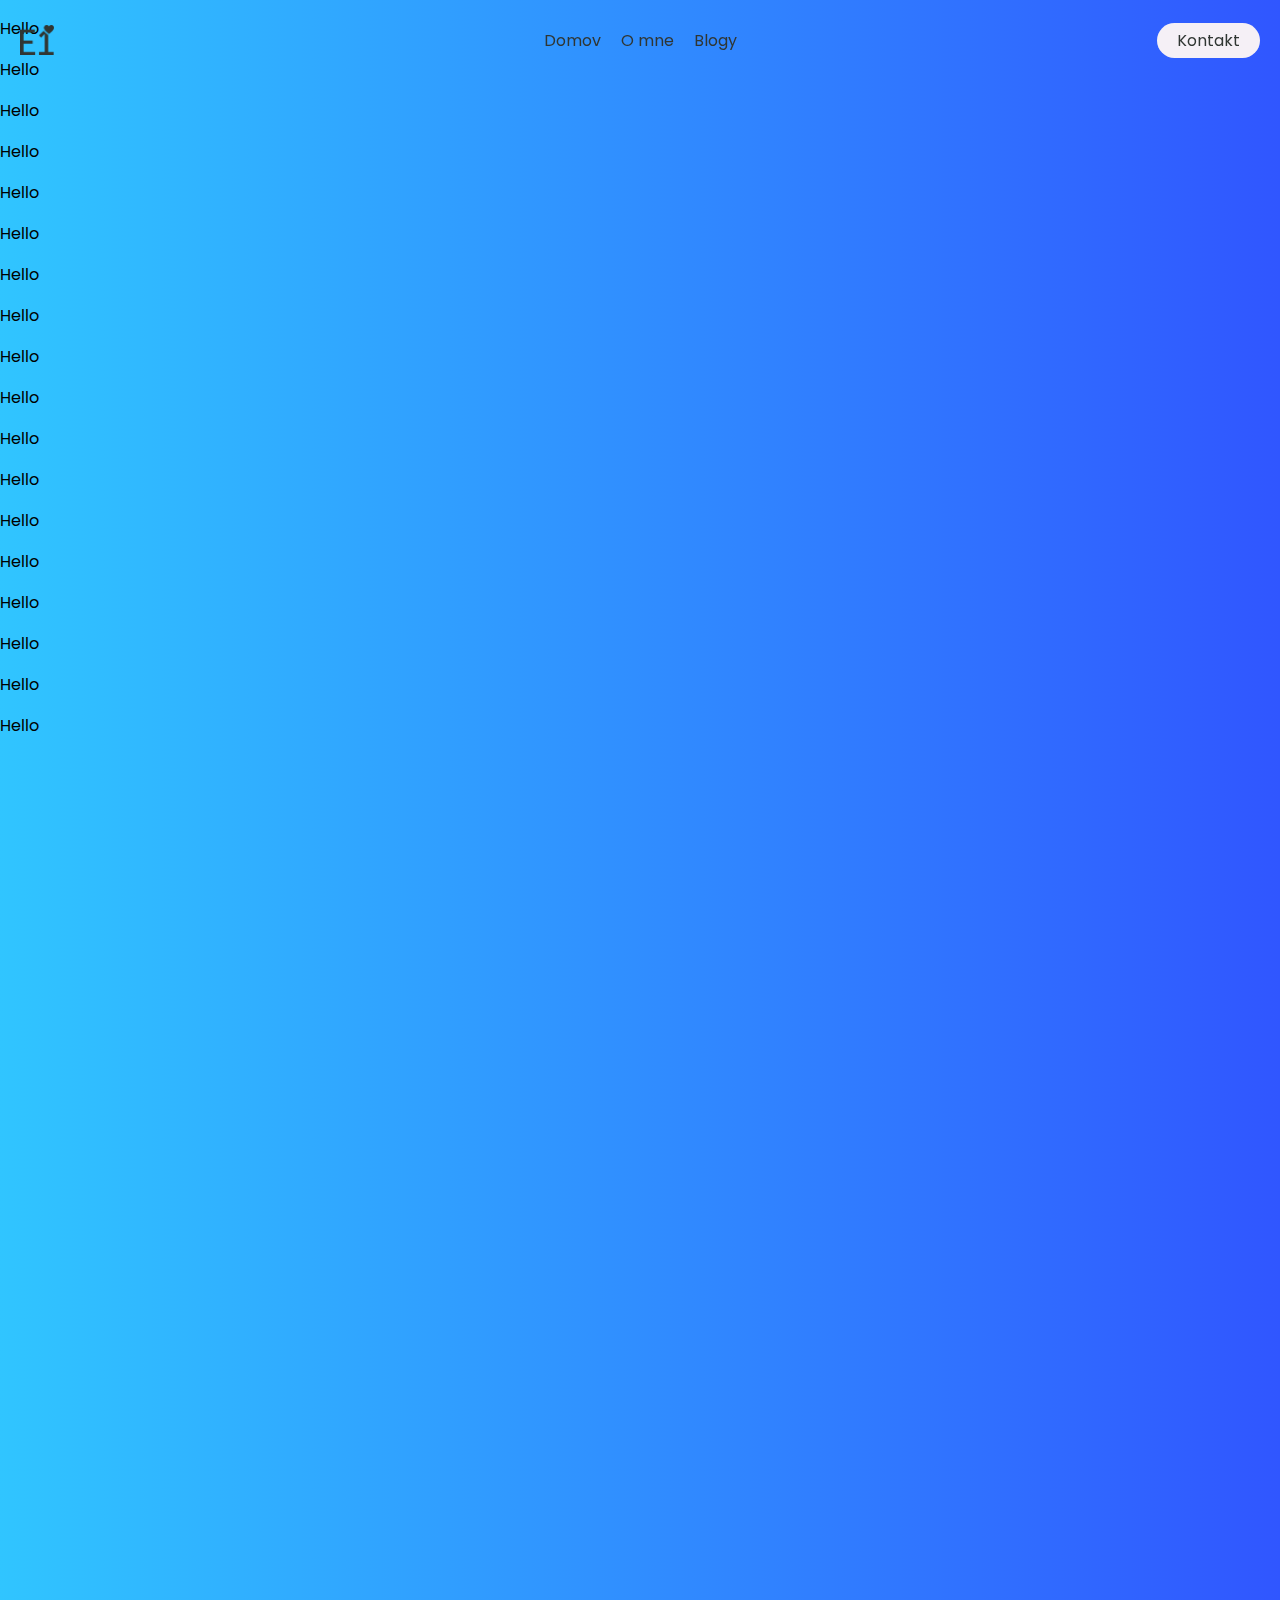
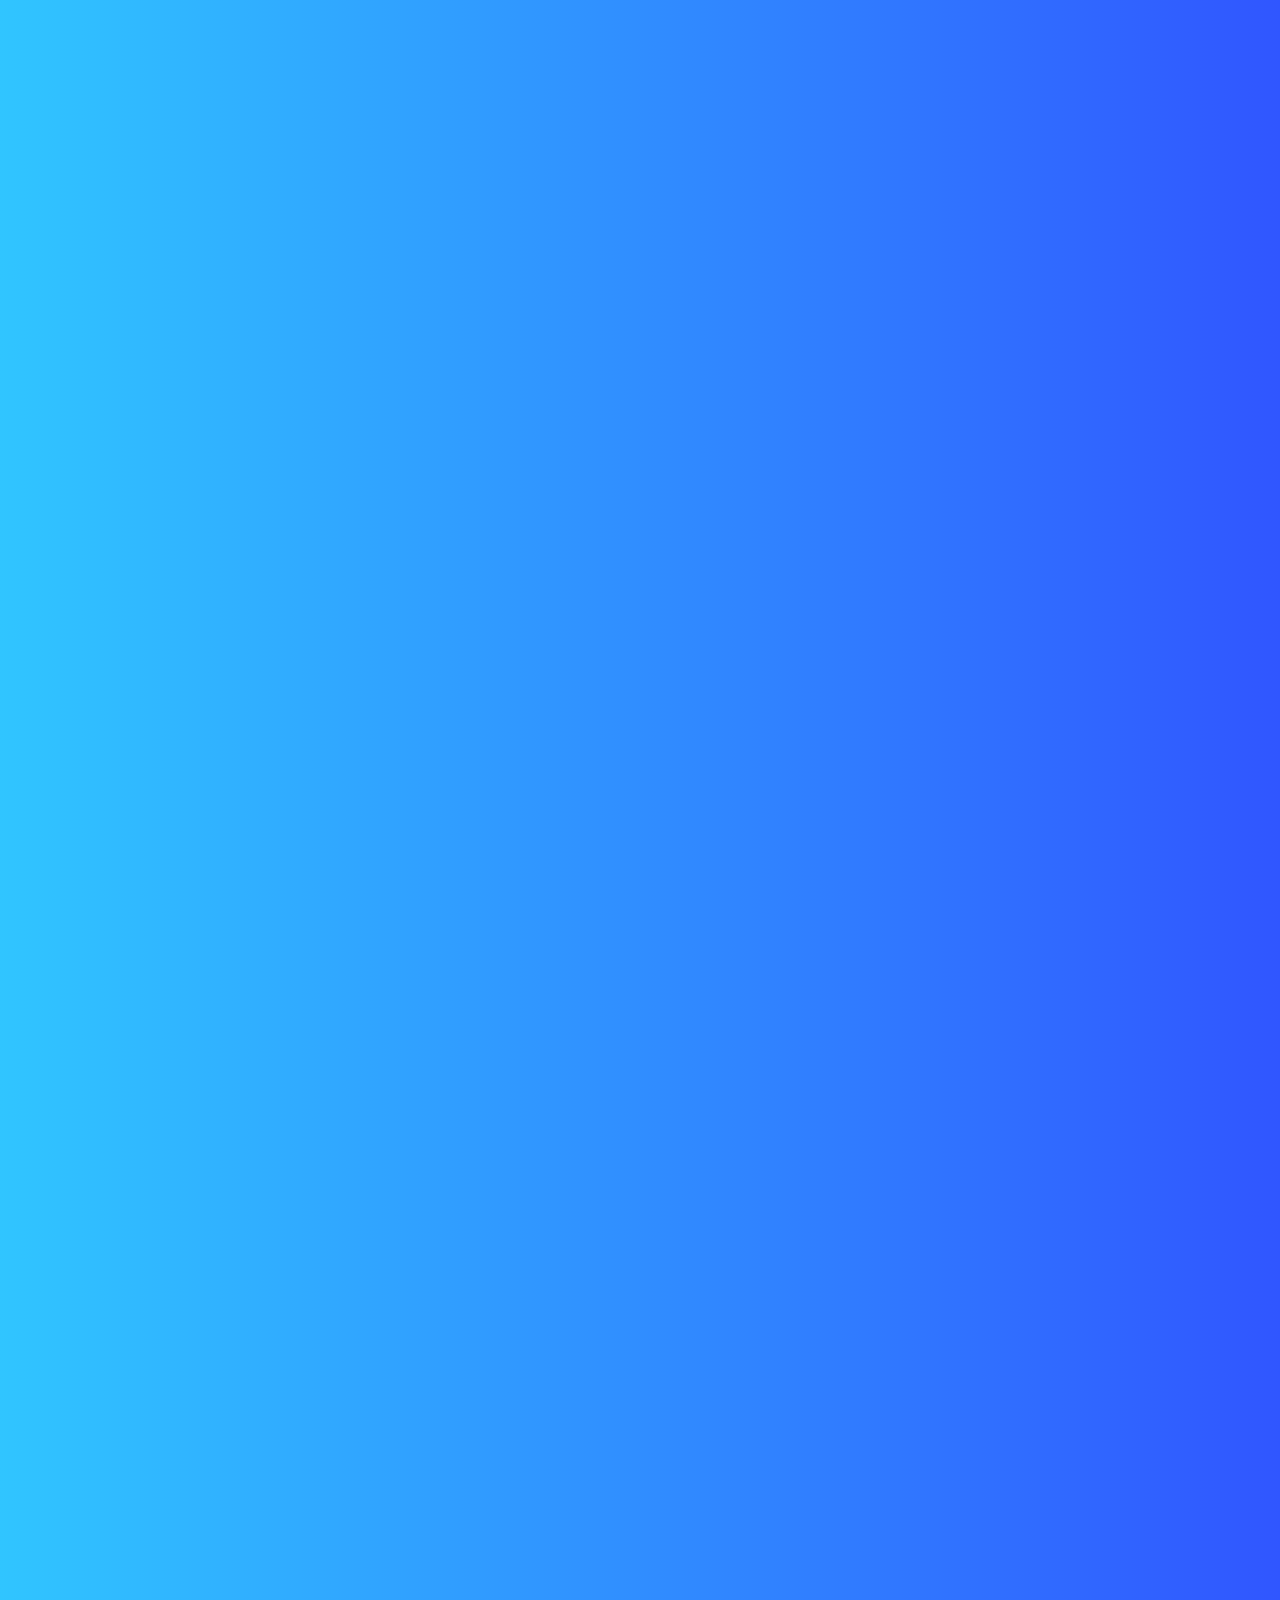
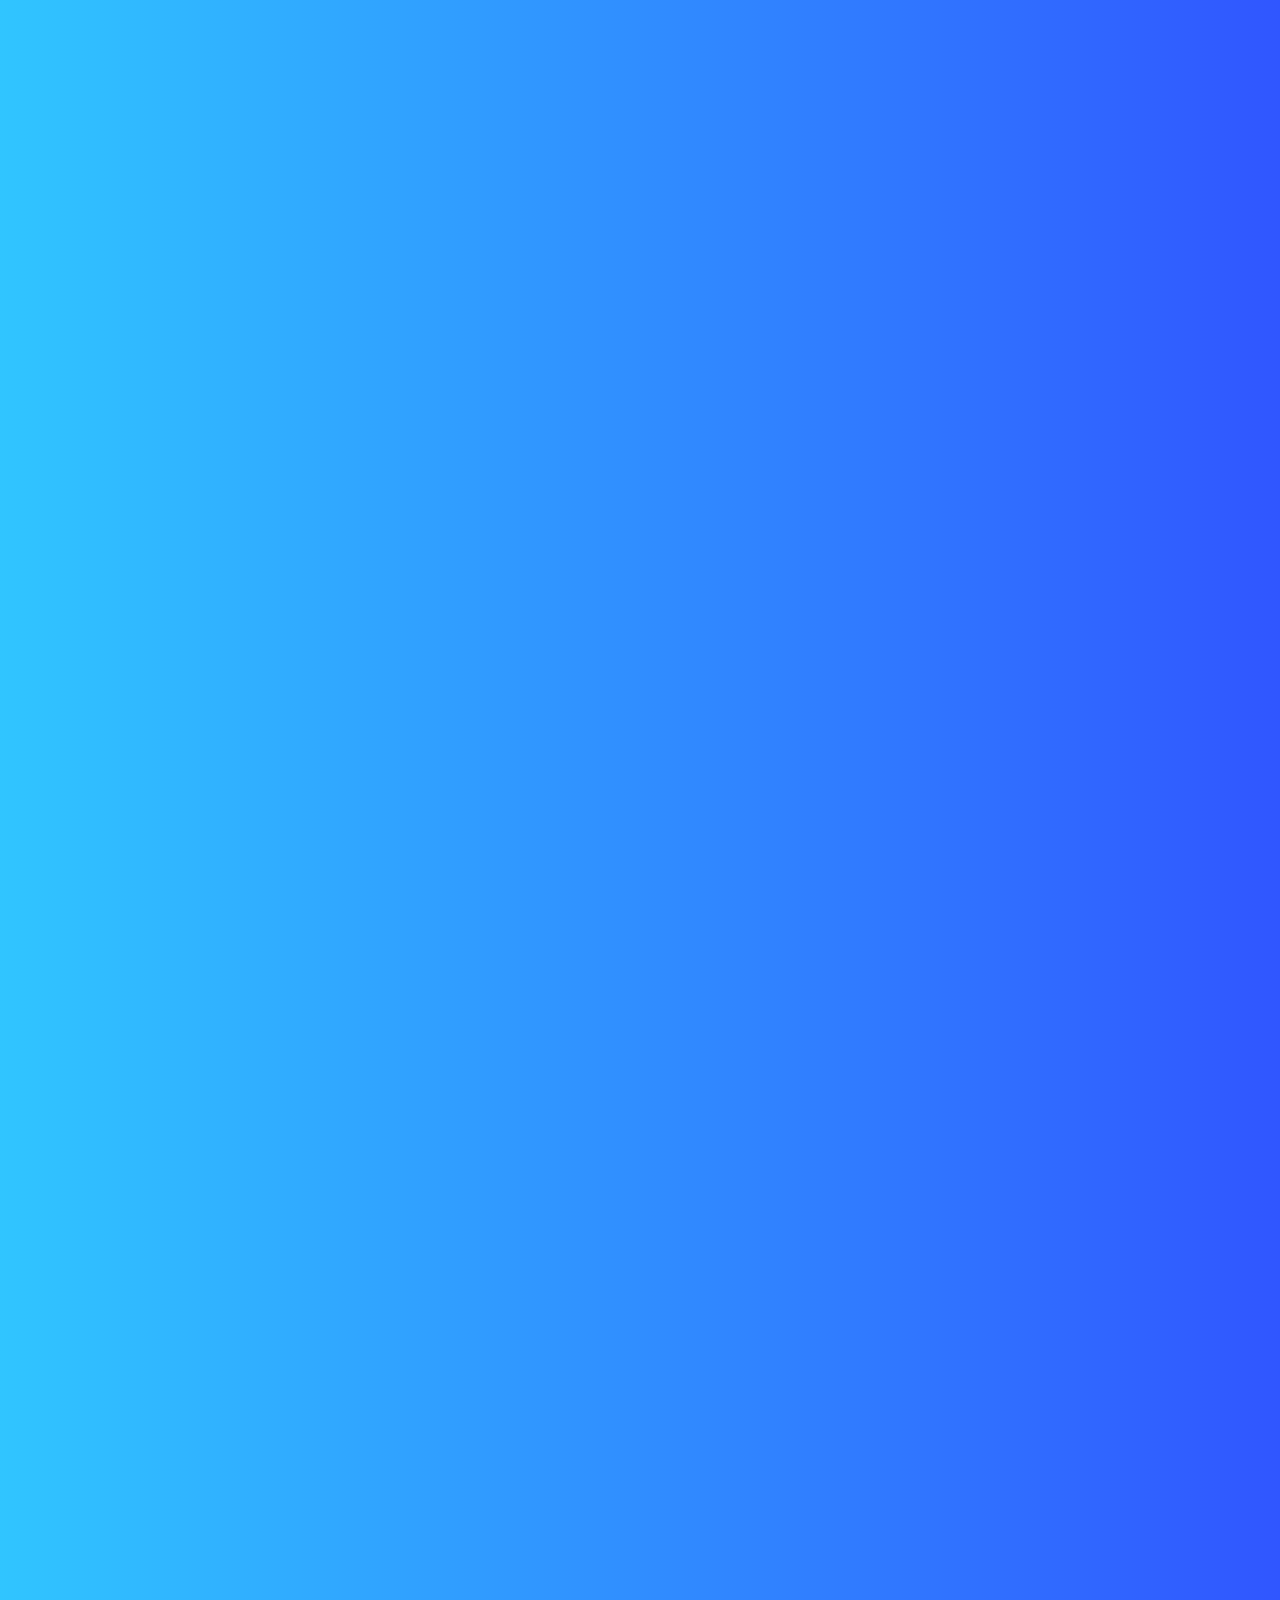
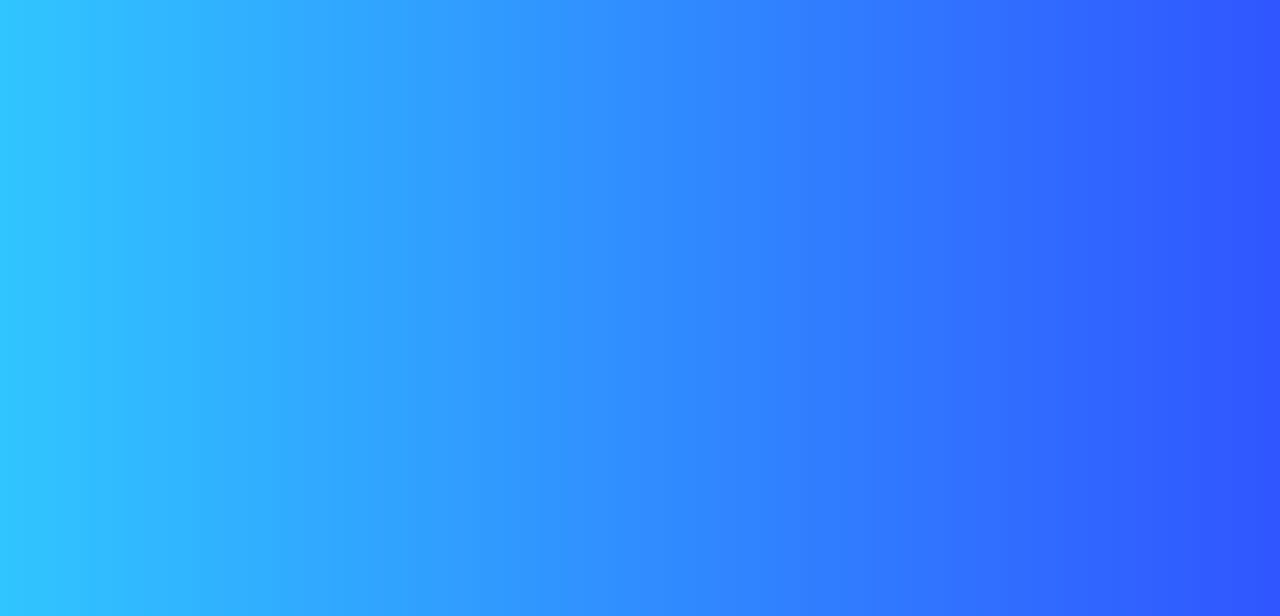
==== index.html @ e67ece59 "Add files via upload" ====
<!DOCTYPE html>
<!--[if lt IE 7]>      <html class="no-js lt-ie9 lt-ie8 lt-ie7"> <![endif]-->
<!--[if IE 7]>         <html class="no-js lt-ie9 lt-ie8"> <![endif]-->
<!--[if IE 8]>         <html class="no-js lt-ie9"> <![endif]-->
<!--[if gt IE 8]>      <html class="no-js"> <!--<![endif]-->
<html>
    <head>
        <meta charset="utf-8">
        <meta http-equiv="X-UA-Compatible" content="IE=edge">
        <title>Em1t | Úvod</title>
        <meta name="description" content="">
        <meta name="viewport" content="width=device-width, initial-scale=1">
        <link rel="stylesheet" href="./index.css">
        <link rel="preconnect" href="https://fonts.googleapis.com">
<link rel="preconnect" href="https://fonts.gstatic.com" crossorigin>
<link href="https://fonts.googleapis.com/css2?family=Poppins:ital,wght@0,400;0,600;0,900;1,400;1,600;1,900&display=swap" rel="stylesheet"> 
    </head>

    <body>
        <!--[if lt IE 7]>
            <p class="browsehappy">You are using an <strong>outdated</strong> browser. Please <a href="#">upgrade your browser</a> to improve your experience.</p>
        <![endif]-->
        <nav>
            <div>
                <a href="" class="logo-wrapper"><img height="30px" src="./images/E1-dark.png"><p>Blog-Marcinčák</p></a>
                <span class="url-wrapper hide-on-mobile">
                    <span class="hide-on-desktop">
                        <a href="" class="logo-wrapper"><img height="30px" src="./images/E1-dark.png"><p>Blog-Marcinčák</p></a>
                        <button class="hide-on-desktop">
                          <svg xmlns="http://www.w3.org/2000/svg" fill="none" viewBox="0 0 24 24" stroke-width="1.5" stroke="currentColor" class="w-6 h-6">
                            <path stroke-linecap="round" stroke-linejoin="round" d="M3.75 6.75h16.5M3.75 12h16.5m-16.5 5.25h16.5" />
                          </svg>
                        </button>
                    </span>
                    <a href="">Domov</a>
                    <a href="">O mne</a>
                    <a href="">Blogy</a>
                </span>
                <span class="misc-wrapper">
                    <a href="" class="hide-on-mobile">Kontakt</a>
                    <button class="hide-on-desktop"><svg xmlns="http://www.w3.org/2000/svg" fill="none" viewBox="0 0 24 24" stroke-width="1.5" stroke="currentColor" class="w-6 h-6">
                        <path stroke-linecap="round" stroke-linejoin="round" d="M3.75 6.75h16.5M3.75 12h16.5m-16.5 5.25h16.5" />
                      </svg>
                      </button>
                </span>
            </div>
        </nav>
        <p>Hello</p>
        <p>Hello</p>
        <p>Hello</p>
        <p>Hello</p>
        <p>Hello</p>
        <p>Hello</p>
        <p>Hello</p>
        <p>Hello</p>
        <p>Hello</p>
        <p>Hello</p>
        <p>Hello</p>
        <p>Hello</p>
        <p>Hello</p>
        <p>Hello</p>
        <p>Hello</p>
        <p>Hello</p>
        <p>Hello</p>
        <p>Hello</p>
        <script src="./index.js"></script>
    </body>
</html>
---- index.css ----
*{
    box-sizing: border-box;
    font-family: 'Poppins', sans-serif;
}
body{
    margin:0;
    background: linear-gradient(90deg, #30C5FF, #3056ff);
    height: 600vh;
    scroll-behavior: smooth;
}
:root{
    --content-width: 1280px;
    --page-gutter: 20px;
    --dark: #303633;
    --blue: #30C5FF;
    --light: #F5F0F6;
}
nav{
    padding: 5px 0;
    display: grid;
    place-items: center;
    transition: backdrop-filter 0.5s ease,
        box-shadow 0.5s ease;
    position: fixed;
    top: 0;
    left: 0;
    width: 100vw;
    height: 80px;
    padding-inline: var(--page-gutter);
}
nav.active{
    backdrop-filter: brightness(0.9) blur(20px);
    box-shadow: 0 0 5px rgba(0,0,0,0.5);
}
nav > div{
    display: flex;
    place-items: center;
    justify-content: space-between;
    max-width: var(--content-width);
    width: 100%;
    flex-flow: row nowrap;
}
.logo-wrapper{
    display: flex;
    flex-flow: row nowrap;
    align-items: center;
    text-decoration: none;
    color: var(--dark);
    gap: 10px;
    width: 210px;
}
.logo-wrapper p{
    position: relative;
    font-size: 1.2rem;
    font-weight:700;
    display: flex;
    align-items: center;
    left: -20px;
    opacity: 0;
}
.logo-wrapper:hover p{
    transition: 1s ease;
    left: 0;
    opacity: 1;
}


nav .url-wrapper{
    display: flex;
    flex-flow: row nowrap;
    gap: 20px;
}
.url-wrapper > a{
    text-decoration: none;
    color: var(--dark);
}
.url-wrapper > a:hover{
    text-decoration: underline;
}
nav .misc-wrapper{
    width: 210px;
    display: flex;
    flex-flow: row nowrap;
    justify-content: right;
}
.misc-wrapper a{
    text-decoration: none;
    color:var(--dark);
    padding: 5px 20px;
    background-color: var(--light);
    border: none;
    border-radius: 20px;
}
.misc-wrapper a:hover{
    filter: brightness(0.9);
}
.misc-wrapper button{
    width: 40px;
    padding: 0;
    display: grid;
    place-items: center;
    border: none;
    background: none;
    color: var(--dark);
    cursor: pointer;
    outline: none;
}
.misc-wrapper button:hover{
    color: var(--light);
}

.hide-on-desktop{
    display: none !important;
}

@media (max-width: 800px){
    .hide-on-desktop{
        display: initial !important;
    }
    .hide-on-mobile:not(.url-wrapper){
        display: none !important;
    }
    .url-wrapper{
        flex-flow: column nowrap !important;
        border-top-left-radius: 20px;
        padding: 0 20px;
    }
    .url-wrapper.hide-on-mobile{
        position: absolute;
        right: 0;
        top:0;
        background: var(--light);
        height: 100vh;
        width: 280px;
    }
    .url-wrapper span{
        display: flex !important;
        flex-flow: row nowrap !important;
    }
    .url-wrapper span button{
        display: grid;
        place-items: center;
        width:40px;
        height: 40px;
        align-items: center;
        justify-content: center;
    }
}
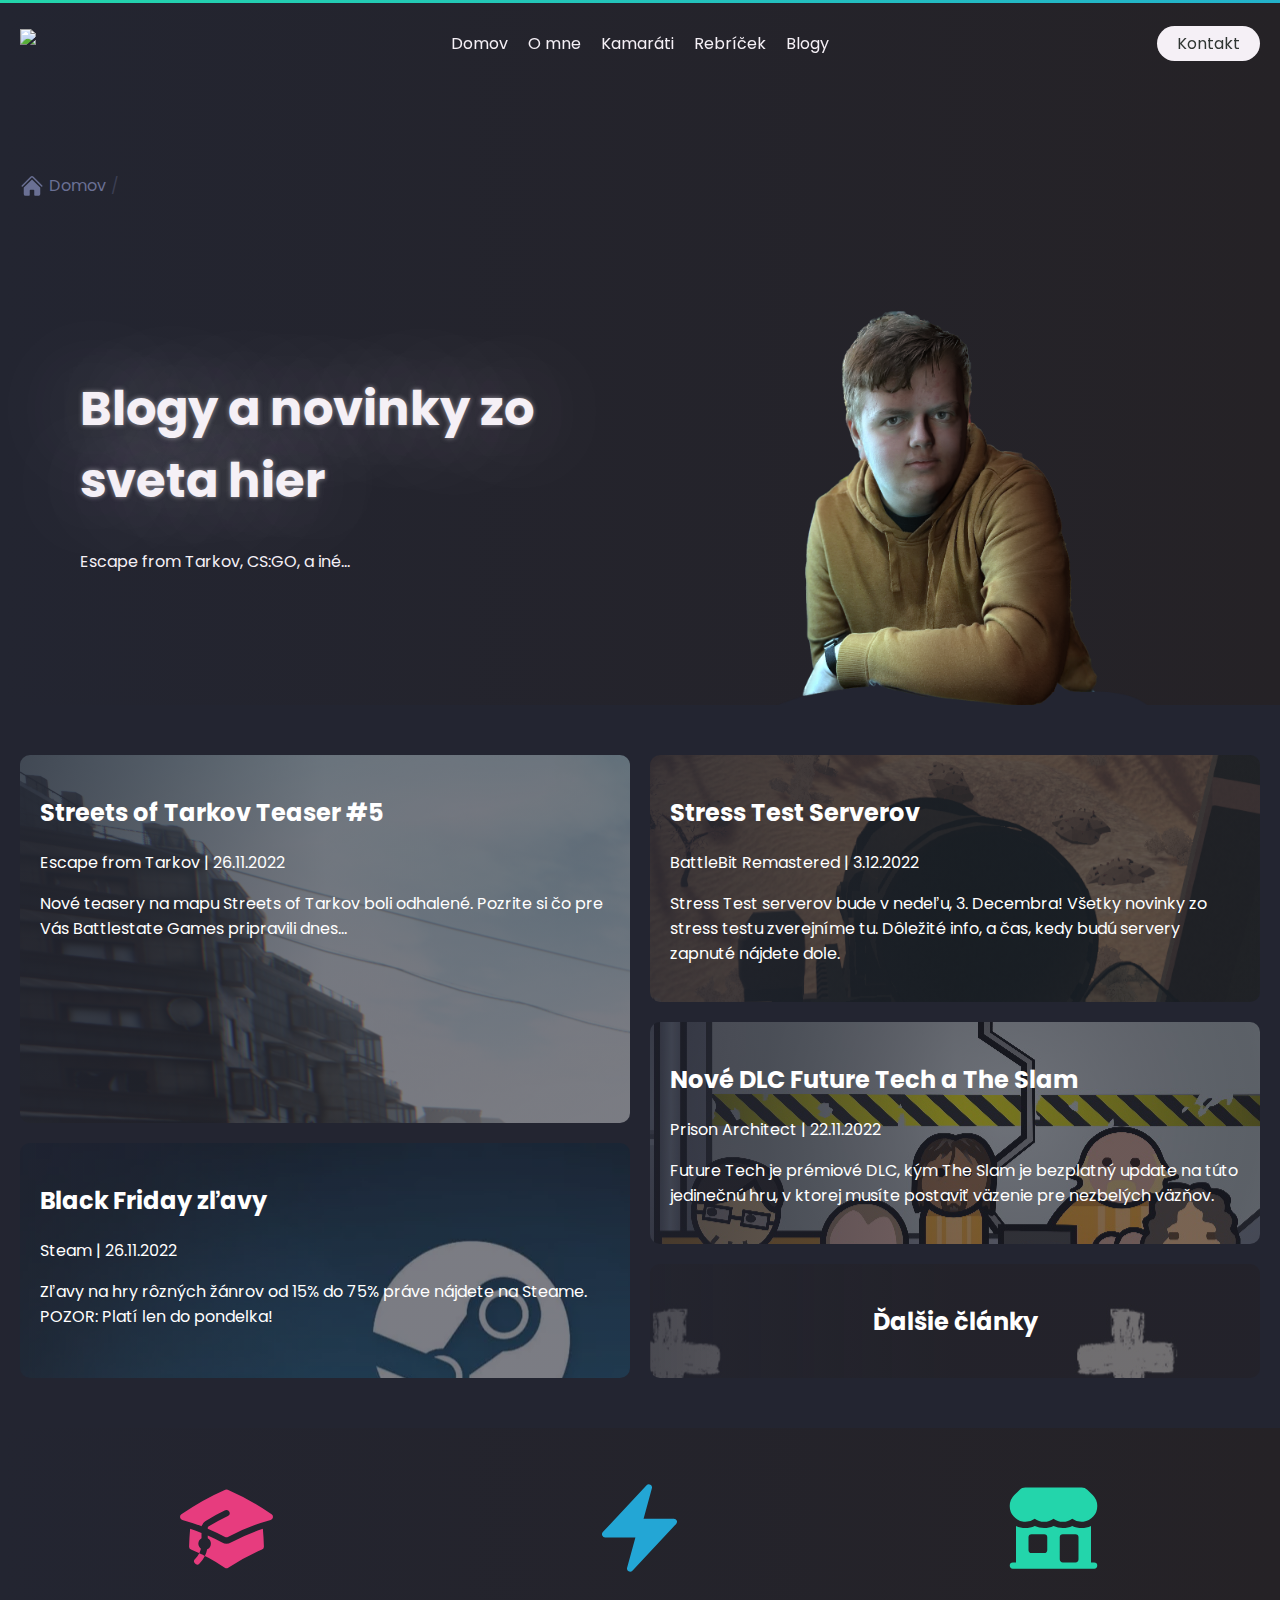
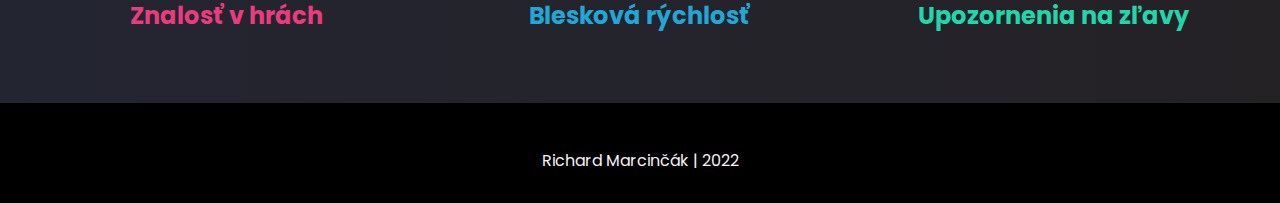
==== commit 00376515: "Hotovo" ====
--- a/index.html
+++ b/index.html
@@ -2,67 +2,144 @@
 <!--[if lt IE 7]>      <html class="no-js lt-ie9 lt-ie8 lt-ie7"> <![endif]-->
 <!--[if IE 7]>         <html class="no-js lt-ie9 lt-ie8"> <![endif]-->
 <!--[if IE 8]>         <html class="no-js lt-ie9"> <![endif]-->
-<!--[if gt IE 8]>      <html class="no-js"> <!--<![endif]-->
+<!--[if gt IE 8]>      <html class="no-js"> <![endif]-->
 <html>
-    <head>
-        <meta charset="utf-8">
-        <meta http-equiv="X-UA-Compatible" content="IE=edge">
-        <title>Em1t | Úvod</title>
-        <meta name="description" content="">
-        <meta name="viewport" content="width=device-width, initial-scale=1">
-        <link rel="stylesheet" href="./index.css">
-        <link rel="preconnect" href="https://fonts.googleapis.com">
-<link rel="preconnect" href="https://fonts.gstatic.com" crossorigin>
-<link href="https://fonts.googleapis.com/css2?family=Poppins:ital,wght@0,400;0,600;0,900;1,400;1,600;1,900&display=swap" rel="stylesheet"> 
-    </head>
 
-    <body>
-        <!--[if lt IE 7]>
+<head>
+    <meta charset="utf-8">
+    <meta http-equiv="X-UA-Compatible" content="IE=edge">
+    <title>Em1t | Domov</title>
+    <meta name="description" content="">
+    <meta name="viewport" content="width=device-width, initial-scale=1">
+    <link rel="stylesheet" href="./css/index.css">
+    <link rel="preconnect" href="https://fonts.googleapis.com">
+    <link rel="preconnect" href="https://fonts.gstatic.com" crossorigin>
+    <link
+        href="https://fonts.googleapis.com/css2?family=Poppins:ital,wght@0,400;0,600;0,900;1,400;1,600;1,900&display=swap"
+        rel="stylesheet">
+</head>
+
+<body>
+    <!--[if lt IE 7]>
             <p class="browsehappy">You are using an <strong>outdated</strong> browser. Please <a href="#">upgrade your browser</a> to improve your experience.</p>
-        <![endif]-->
-        <nav>
+    <![endif]-->
+    <nav>
+        <span class="col-change"></span>
+        <div>
+            <a href="/" class="logo-wrapper"><img height="30px" src="./images/E1-light.png">
+                <p>Blog-Marcinčák</p>
+            </a>
+            <span class="url-wrapper hide-on-mobile">
+                <span class="hide-on-desktop">
+                    <a href="/" class="logo-wrapper"><img height="30px" src="./images/E1-dark.png">
+                        <p>Blog-Marcinčák</p>
+                    </a>
+                    <button class="hide-on-desktop nav-controller">
+                        <svg xmlns="http://www.w3.org/2000/svg" fill="none" viewBox="0 0 24 24" stroke-width="1.5"
+                            stroke="currentColor" class="w-6 h-6">
+                            <path stroke-linecap="round" stroke-linejoin="round" d="M6 18L18 6M6 6l12 12" />
+                        </svg>
+
+                    </button>
+                </span>
+                <a href="/">Domov</a>
+                <a href="/o-mne.html">O mne</a>
+                <a href="/kamarati.html">Kamaráti</a>
+                <a href="/rebricek.html">Rebríček</a>
+                <a href="/blogy.html">Blogy</a>
+                <hr class="hide-on-desktop">
+                <a href="/kontakt.html" class="hide-on-desktop">Kontakt</a>
+            </span>
+            <div class="nav-backdrop"></div>
+            <span class="misc-wrapper">
+                <a href="/kontakt.html" class="hide-on-mobile contact">Kontakt</a>
+                <button class="hide-on-desktop nav-controller">
+                    <svg xmlns="http://www.w3.org/2000/svg" fill="none" viewBox="0 0 24 24" stroke-width="1.5"
+                        stroke="currentColor" class="w-6 h-6">
+                        <path stroke-linecap="round" stroke-linejoin="round"
+                            d="M3.75 6.75h16.5M3.75 12h16.5m-16.5 5.25h16.5" />
+                    </svg>
+                </button>
+            </span>
+        </div>
+    </nav>
+    <header>
+        <span class="breadcrumb">
+            <a href="/">
+                <svg xmlns="http://www.w3.org/2000/svg" viewBox="0 0 24 24" fill="currentColor" class="w-6 h-6">
+                    <path d="M11.47 3.84a.75.75 0 011.06 0l8.69 8.69a.75.75 0 101.06-1.06l-8.689-8.69a2.25 2.25 0 00-3.182 0l-8.69 8.69a.75.75 0 001.061 1.06l8.69-8.69z" />
+                    <path d="M12 5.432l8.159 8.159c.03.03.06.058.091.086v6.198c0 1.035-.84 1.875-1.875 1.875H15a.75.75 0 01-.75-.75v-4.5a.75.75 0 00-.75-.75h-3a.75.75 0 00-.75.75V21a.75.75 0 01-.75.75H5.625a1.875 1.875 0 01-1.875-1.875v-6.198a2.29 2.29 0 00.091-.086L12 5.43z" />
+                </svg>
+                Domov
+            </a>
+            <p> / </p>
+        </span>
+        <div>
             <div>
-                <a href="" class="logo-wrapper"><img height="30px" src="./images/E1-dark.png"><p>Blog-Marcinčák</p></a>
-                <span class="url-wrapper hide-on-mobile">
-                    <span class="hide-on-desktop">
-                        <a href="" class="logo-wrapper"><img height="30px" src="./images/E1-dark.png"><p>Blog-Marcinčák</p></a>
-                        <button class="hide-on-desktop">
-                          <svg xmlns="http://www.w3.org/2000/svg" fill="none" viewBox="0 0 24 24" stroke-width="1.5" stroke="currentColor" class="w-6 h-6">
-                            <path stroke-linecap="round" stroke-linejoin="round" d="M3.75 6.75h16.5M3.75 12h16.5m-16.5 5.25h16.5" />
-                          </svg>
-                        </button>
-                    </span>
-                    <a href="">Domov</a>
-                    <a href="">O mne</a>
-                    <a href="">Blogy</a>
-                </span>
-                <span class="misc-wrapper">
-                    <a href="" class="hide-on-mobile">Kontakt</a>
-                    <button class="hide-on-desktop"><svg xmlns="http://www.w3.org/2000/svg" fill="none" viewBox="0 0 24 24" stroke-width="1.5" stroke="currentColor" class="w-6 h-6">
-                        <path stroke-linecap="round" stroke-linejoin="round" d="M3.75 6.75h16.5M3.75 12h16.5m-16.5 5.25h16.5" />
-                      </svg>
-                      </button>
-                </span>
+                <h1>Blogy a novinky zo sveta hier</h1>
+                <p>Escape from Tarkov, CS:GO,  a iné...</p>
             </div>
-        </nav>
-        <p>Hello</p>
-        <p>Hello</p>
-        <p>Hello</p>
-        <p>Hello</p>
-        <p>Hello</p>
-        <p>Hello</p>
-        <p>Hello</p>
-        <p>Hello</p>
-        <p>Hello</p>
-        <p>Hello</p>
-        <p>Hello</p>
-        <p>Hello</p>
-        <p>Hello</p>
-        <p>Hello</p>
-        <p>Hello</p>
-        <p>Hello</p>
-        <p>Hello</p>
-        <p>Hello</p>
-        <script src="./index.js"></script>
-    </body>
+            <!--Too lazy to make the effect better lmao-->
+            <img src="./images/Rixard.png" width="400px">
+        </div>
+    </header>
+    <section class="articles">
+        <div>
+            <a class="article main" href="blogy/streets-of-tarkov-teaser.html">
+                <h2>Streets of Tarkov Teaser #5</h2>
+                <p>Escape from Tarkov | 26.11.2022</p>
+                <p>Nové teasery na mapu Streets of Tarkov boli odhalené. Pozrite si čo pre Vás Battlestate Games pripravili dnes...</p>
+            </a>
+            <a class="article submain" href="blogy/steam-black-friday.html">
+                <h2>Black Friday zľavy</h2>
+                <p>Steam | 26.11.2022</p>
+                <p>Zľavy na hry rôzných žánrov od 15% do 75% práve nájdete na Steame. POZOR: Platí len do pondelka!</p>
+            </a>
+            <a class="article second" href="blogy/stress-test.html">
+                <h2>Stress Test Serverov</h2>
+                <p>BattleBit Remastered | 3.12.2022</p>
+                <p>Stress Test serverov bude v nedeľu, 3. Decembra! Všetky novinky zo stress testu zverejníme tu. Dôležité info, a čas, kedy budú servery zapnuté nájdete dole.</p>
+            </a>
+            <a class="article third" href="blogy/prison-architect.html">
+                <h2>Nové DLC Future Tech a The Slam</h2>
+                <p>Prison Architect | 22.11.2022</p>
+                <p>Future Tech je prémiové DLC, kým The Slam je bezplatný update na túto jedinečnú hru, v ktorej musíte postaviť väzenie pre nezbelých väzňov.</p>
+            </a>
+            <a href="/blogy.html" class="article more">
+                <h2>Ďalšie články</h2>
+            </a>
+        </div>
+    </section>
+    <section class="icons">
+        <div>
+            <div>
+                <svg xmlns="http://www.w3.org/2000/svg" viewBox="0 0 24 24" fill="currentColor" class="w-6 h-6">
+                    <path d="M11.7 2.805a.75.75 0 01.6 0A60.65 60.65 0 0122.83 8.72a.75.75 0 01-.231 1.337 49.949 49.949 0 00-9.902 3.912l-.003.002-.34.18a.75.75 0 01-.707 0A50.009 50.009 0 007.5 12.174v-.224c0-.131.067-.248.172-.311a54.614 54.614 0 014.653-2.52.75.75 0 00-.65-1.352 56.129 56.129 0 00-4.78 2.589 1.858 1.858 0 00-.859 1.228 49.803 49.803 0 00-4.634-1.527.75.75 0 01-.231-1.337A60.653 60.653 0 0111.7 2.805z" />
+                    <path d="M13.06 15.473a48.45 48.45 0 017.666-3.282c.134 1.414.22 2.843.255 4.285a.75.75 0 01-.46.71 47.878 47.878 0 00-8.105 4.342.75.75 0 01-.832 0 47.877 47.877 0 00-8.104-4.342.75.75 0 01-.461-.71c.035-1.442.121-2.87.255-4.286A48.4 48.4 0 016 13.18v1.27a1.5 1.5 0 00-.14 2.508c-.09.38-.222.753-.397 1.11.452.213.901.434 1.346.661a6.729 6.729 0 00.551-1.608 1.5 1.5 0 00.14-2.67v-.645a48.549 48.549 0 013.44 1.668 2.25 2.25 0 002.12 0z" />
+                    <path d="M4.462 19.462c.42-.419.753-.89 1-1.394.453.213.902.434 1.347.661a6.743 6.743 0 01-1.286 1.794.75.75 0 11-1.06-1.06z" />
+                </svg>
+                <h2>Znalosť v hrách</h2>
+            </div>
+            <div>
+                <svg xmlns="http://www.w3.org/2000/svg" viewBox="0 0 24 24" fill="currentColor" class="w-6 h-6">
+                    <path fill-rule="evenodd" d="M14.615 1.595a.75.75 0 01.359.852L12.982 9.75h7.268a.75.75 0 01.548 1.262l-10.5 11.25a.75.75 0 01-1.272-.71l1.992-7.302H3.75a.75.75 0 01-.548-1.262l10.5-11.25a.75.75 0 01.913-.143z" clip-rule="evenodd" />
+                </svg>
+                <h2>Blesková rýchlosť</h2>                  
+            </div>
+            <div>
+                <svg xmlns="http://www.w3.org/2000/svg" viewBox="0 0 24 24" fill="currentColor" class="w-6 h-6">
+                    <path d="M5.223 2.25c-.497 0-.974.198-1.325.55l-1.3 1.298A3.75 3.75 0 007.5 9.75c.627.47 1.406.75 2.25.75.844 0 1.624-.28 2.25-.75.626.47 1.406.75 2.25.75.844 0 1.623-.28 2.25-.75a3.75 3.75 0 004.902-5.652l-1.3-1.299a1.875 1.875 0 00-1.325-.549H5.223z" />
+                    <path fill-rule="evenodd" d="M3 20.25v-8.755c1.42.674 3.08.673 4.5 0A5.234 5.234 0 009.75 12c.804 0 1.568-.182 2.25-.506a5.234 5.234 0 002.25.506c.804 0 1.567-.182 2.25-.506 1.42.674 3.08.675 4.5.001v8.755h.75a.75.75 0 010 1.5H2.25a.75.75 0 010-1.5H3zm3-6a.75.75 0 01.75-.75h3a.75.75 0 01.75.75v3a.75.75 0 01-.75.75h-3a.75.75 0 01-.75-.75v-3zm8.25-.75a.75.75 0 00-.75.75v5.25c0 .414.336.75.75.75h3a.75.75 0 00.75-.75v-5.25a.75.75 0 00-.75-.75h-3z" clip-rule="evenodd" />
+                  </svg>
+                <h2>Upozornenia na zľavy</h2>                  
+            </div>
+        </div>
+    </section>
+    <!--IDK WHAT IS HAPPENING HERE.-->
+    <footer>
+        <p>Richard Marcinčák | 2022</p>
+    </footer>
+    <script src="./js/index.js"></script>
+</body>
+
 </html>--- a/css/index.css
+++ b/css/index.css
@@ -0,0 +1,432 @@
+*{
+    box-sizing: border-box;
+    font-family: 'Poppins', sans-serif;
+}
+body{
+    margin:0;
+    scroll-behavior: smooth;
+    display: grid;
+    grid-template-columns: 1fr;
+    background:  black;
+}
+:root{
+    --content-width: 1280px;
+    --page-gutter: 20px;
+    --dark: #303633;
+    --blue: #30C5FF;
+    --light: #F5F0F6;
+}
+nav{
+    display: grid;
+    place-items: center;
+    transition: backdrop-filter 0.5s ease,
+        box-shadow 0.5s ease;
+    position: fixed;
+    top: 0;
+    left: 0;
+    width: 100vw;
+    height: 80px;
+    padding: 0;
+    z-index: 9;
+}
+.col-change{
+    display: block;
+    width: 100vw;
+    height: 3px;
+    background: linear-gradient(-45deg, #ee7752, #e73c7e, #23a6d5, #23d5ab);
+    background-size: 400% 400%;
+	animation: gradient 15s ease infinite;
+    align-self:flex-start
+}
+
+nav.active{
+    backdrop-filter: brightness(0.8) blur(20px);
+    box-shadow: 0 0 5px rgba(0,0,0,0.5);
+}
+nav > div{
+    display: flex;
+    place-items: center;
+    justify-content: space-between;
+    max-width: var(--content-width);
+    width: 100%;
+    flex-flow: row nowrap;
+    padding-inline: var(--page-gutter);
+}
+.logo-wrapper{
+    display: flex;
+    flex-flow: row nowrap;
+    align-items: center;
+    text-decoration: none;
+    color: var(--light);
+    gap: 10px;
+    width: 210px;
+}
+.logo-wrapper p{
+    position: relative;
+    font-size: 1.2rem;
+    font-weight:700;
+    display: flex;
+    align-items: center;
+    left: -20px;
+    opacity: 0;
+}
+.logo-wrapper:hover p{
+    transition: 1s ease;
+    left: 0;
+    opacity: 1;
+}
+
+.url-wrapper hr{
+    border: 1px solid #e5e0e6;
+    width: 100%;
+}
+
+
+nav .url-wrapper{
+    display: flex;
+    flex-flow: row nowrap;
+    gap: 20px;
+}
+.url-wrapper > a{
+    text-decoration: none;
+    color: var(--light);
+}
+.url-wrapper > a:hover{
+    text-decoration: underline;
+}
+nav .misc-wrapper{
+    width: 210px;
+    display: flex;
+    flex-flow: row nowrap;
+    justify-content: right;
+}
+.contact{
+    text-decoration: none;
+    color:var(--dark);
+    padding: 5px 20px;
+    background-color: var(--light);
+    border: none;
+    border-radius: 20px;
+}
+.contact:hover{
+    filter: brightness(0.9);
+}
+.url-wrapper .contact{
+    margin: auto 0 20px 0;
+}
+.misc-wrapper button{
+    width: 40px;
+    padding: 0;
+    display: grid;
+    place-items: center;
+    border: none;
+    background: none;
+    color: var(--light);
+    cursor: pointer;
+    outline: none;
+}
+.misc-wrapper button:hover{
+    color: var(--blue);
+}
+
+.hide-on-desktop{
+    display: none !important;
+}
+#open-nav{
+    display: none;
+}
+.nav-backdrop{
+    display: none;
+}
+
+header{
+    background: linear-gradient(90deg, #232531, #252226);
+    display: grid;
+    justify-items: center;
+    align-items:flex-end;
+    padding-top:80px;
+    height: 80vh;
+}
+.breadcrumb{
+    width: 100%;
+    height: 50px;
+    max-width:var(--content-width);
+    display:flex;
+    flex-flow: row nowrap;
+    gap: 5px;
+    align-items: center;
+    color:#3c3f53;
+    padding-inline: var(--page-gutter);
+}
+.breadcrumb a{
+    display: flex;
+    flex-flow:  row nowrap;
+    align-items: center;
+    gap: 5px;
+    color: #6a7094;
+    text-decoration: none;
+}
+.breadcrumb a:hover{
+    filter: brightness(1.5);
+}
+.breadcrumb p{
+    margin:0;
+}
+.breadcrumb a  svg{
+    width: 24px;
+}
+header  > div{
+    width: 100%;
+    height: 100%;
+    max-width: var(--content-width);
+    padding: 0 var(--page-gutter);
+    display: grid;
+    place-items: center;
+    grid-template-columns: 1fr 1fr;
+}
+header > div > div{
+    align-self:center;
+    max-width: 500px;
+    color: var(--light);
+}
+header h1{
+    text-shadow: 0 0 5px rgba(245, 240, 246,0.5),
+        0 0 100px rgba(245,240,246,0.6);
+    font-size: 3rem;
+}
+header img{
+    align-self:flex-end;
+}
+
+section{
+    position: relative;
+    top:-15px;
+    background: #232531;
+    width: 100%;
+    padding: 50px var(--page-gutter);
+    display: grid;
+    place-items: center;
+}
+section > div{
+    max-width: var(--content-width);
+    width: 100%;
+}
+.articles > div{
+    display: grid;
+    grid-template-areas: 
+        "main second"
+        "main second"
+        "main third"
+        "submain third"
+        "submain more"
+        "submain more";
+    grid-template-columns: 1fr 1fr;
+    gap: 20px;
+}
+.article{
+    background:rgba(245, 240, 246,0.01);
+    padding:20px;
+    border-radius:10px;
+    background-size:cover;
+    color: white;
+    text-decoration: none;
+}
+.article.main{
+    grid-area: main;
+    background: linear-gradient(90deg, rgba(35, 37, 49,0.8) 0%, rgba(35, 37, 49,0.6) 50%),url(../images/Tarkov.png);
+}
+.article.main:hover{
+    background: linear-gradient(90deg, rgba(35, 37, 49,0.7) 0%, rgba(35, 37, 49,0.5) 50%),url(../images/Tarkov.png);
+}
+.article.submain{
+    grid-area: submain;
+    background: linear-gradient(90deg, rgba(35, 37, 49,0.8) 0%, rgba(35, 37, 49,0.6) 50%),url(../images/Steam.webp);
+}
+.article.submain:hover{
+    background: linear-gradient(90deg, rgba(35, 37, 49,0.7) 0%, rgba(35, 37, 49,0.5) 50%),url(../images/Steam.webp);
+}
+.article.second{
+    grid-area: second;
+    background: linear-gradient(90deg, rgba(35, 37, 49,0.8) 0%, rgba(35, 37, 49,0.6) 50%),url(../images/BattleBit.png);
+}
+.article.second:hover{
+    background: linear-gradient(90deg, rgba(35, 37, 49,0.7) 0%, rgba(35, 37, 49,0.5) 50%),url(../images/BattleBit.png);
+}
+.article.third{
+    grid-area: third;
+    background: linear-gradient(90deg, rgba(35, 37, 49,0.8) 0%, rgba(35, 37, 49,0.6) 50%),url(../images/PrisonArchitect.png);
+}
+.article.third:hover{
+    background: linear-gradient(90deg, rgba(35, 37, 49,0.7) 0%, rgba(35, 37, 49,0.5) 50%),url(../images/PrisonArchitect.png);
+}
+.article.more{
+    grid-area: more;
+    background: linear-gradient(90deg, rgba(35, 37, 49,0.8) 0%, rgba(35, 37, 49,0.6) 50%),url(../images/Plus\ sign.jpg);
+    text-align: center;
+}
+.article.more:hover{
+    background: linear-gradient(90deg, rgba(35, 37, 49,0.7) 0%, rgba(35, 37, 49,0.5) 50%),url(../images/Plus\ sign.jpg);
+}
+
+.icons{
+    background: linear-gradient(90deg, #232531, #252226);
+}
+
+.icons > div{
+    display: grid;
+    grid-template-columns: 1fr 1fr 1fr;
+    place-items: center;
+}
+.icons > div > div{
+    display: flex;
+    flex-flow: column nowrap;
+}
+.icons svg{
+    height: 100px;
+}
+.icons div div{
+    color:#23a6d5;
+}
+.icons div div:first-of-type{
+    color:#e73c7e;
+}
+.icons div div:last-of-type{
+    color:#23d5ab;
+}
+
+footer{
+    display: grid;
+    place-items: center;
+    padding: 30px var(--page-gutter);
+    background: black;
+}
+footer p {
+    margin:0;
+    color: var(--light);
+}
+
+@media (max-width: 850px){
+    .hide-on-desktop{
+        display: initial !important;
+    }
+    .hide-on-mobile:not(.url-wrapper){
+        display: none !important;
+    }
+    .logo-wrapper p{
+        color: var(--light);
+        font-size: 1rem !important;
+    }
+    .url-wrapper{
+        flex-flow: column nowrap !important;
+        border-top-left-radius: 20px;
+        padding: 0 20px;
+        z-index: 11;
+    }
+    .url-wrapper .logo-wrapper p{
+        color: var(--dark);
+    }
+    .url-wrapper.hide-on-mobile{
+        position: absolute;
+        right: -280px;
+        top:0;
+        background: var(--light);
+        height: 100vh;
+        width: 280px;
+        transition: right 0.5s ease;
+        transform-style: preserve-3d;
+    }
+    .url-wrapper.hide-on-mobile.active{
+        right: 0;
+    }
+    .url-wrapper.hide-on-mobile.active ~ .nav-backdrop{
+        display: block;
+        position: fixed;
+        left:0;
+        top:0;
+        width:100vw;
+        height:100vh;
+        background: rgba(0,0,0,0.5);
+        z-index: 10;
+        transition: 0.5s ease;
+    }
+    .url-wrapper span{
+        display: flex !important;
+        flex-flow: row nowrap !important;
+        align-items: center;
+    }
+    .url-wrapper span button{
+        display: grid;
+        place-items: center;
+        width:30px;
+        height: 30px;
+        align-items: center;
+        justify-content: center;
+        padding: 0;
+        cursor:pointer;
+        background: none;
+        border: none;
+        outline: none;
+    }
+    .url-wrapper span button:hover{
+        color: var(--blue);
+    }
+    .url-wrapper > a{
+        color: var(--dark);
+    }
+    .url-wrapper > a:hover{
+        color: var(--blue);
+    }
+    header > div{
+        grid-template-columns: 1fr;
+    }
+    header img{
+        display: none;
+    }
+    .breadcrumb{
+        max-width: 540px;
+    }
+    .articles > div{
+        grid-template-areas:
+        "main main"
+        "submain submain"
+        "second second"
+        "third more";
+        grid-template-columns: 2fr 1fr;
+    }
+    .article.more{
+        display:grid;
+        place-items:center;
+    }
+    .icons > div{
+        grid-template-columns: 1fr;
+        gap:50px;
+        text-align: center;
+    }
+    .misc-wrapper{
+        width: max-content !important;
+    }
+}
+
+@media (max-width:420px){
+    .articles > div{
+        grid-template-areas:
+        "main"
+        "submain"
+        "second"
+        "third"
+        "more";
+        grid-template-columns: 1fr;
+    }
+}
+
+@keyframes gradient {
+	0% {
+		background-position: 0% 50%;
+	}
+	50% {
+		background-position: 100% 50%;
+	}
+	100% {
+		background-position: 0% 50%;
+	}
+}